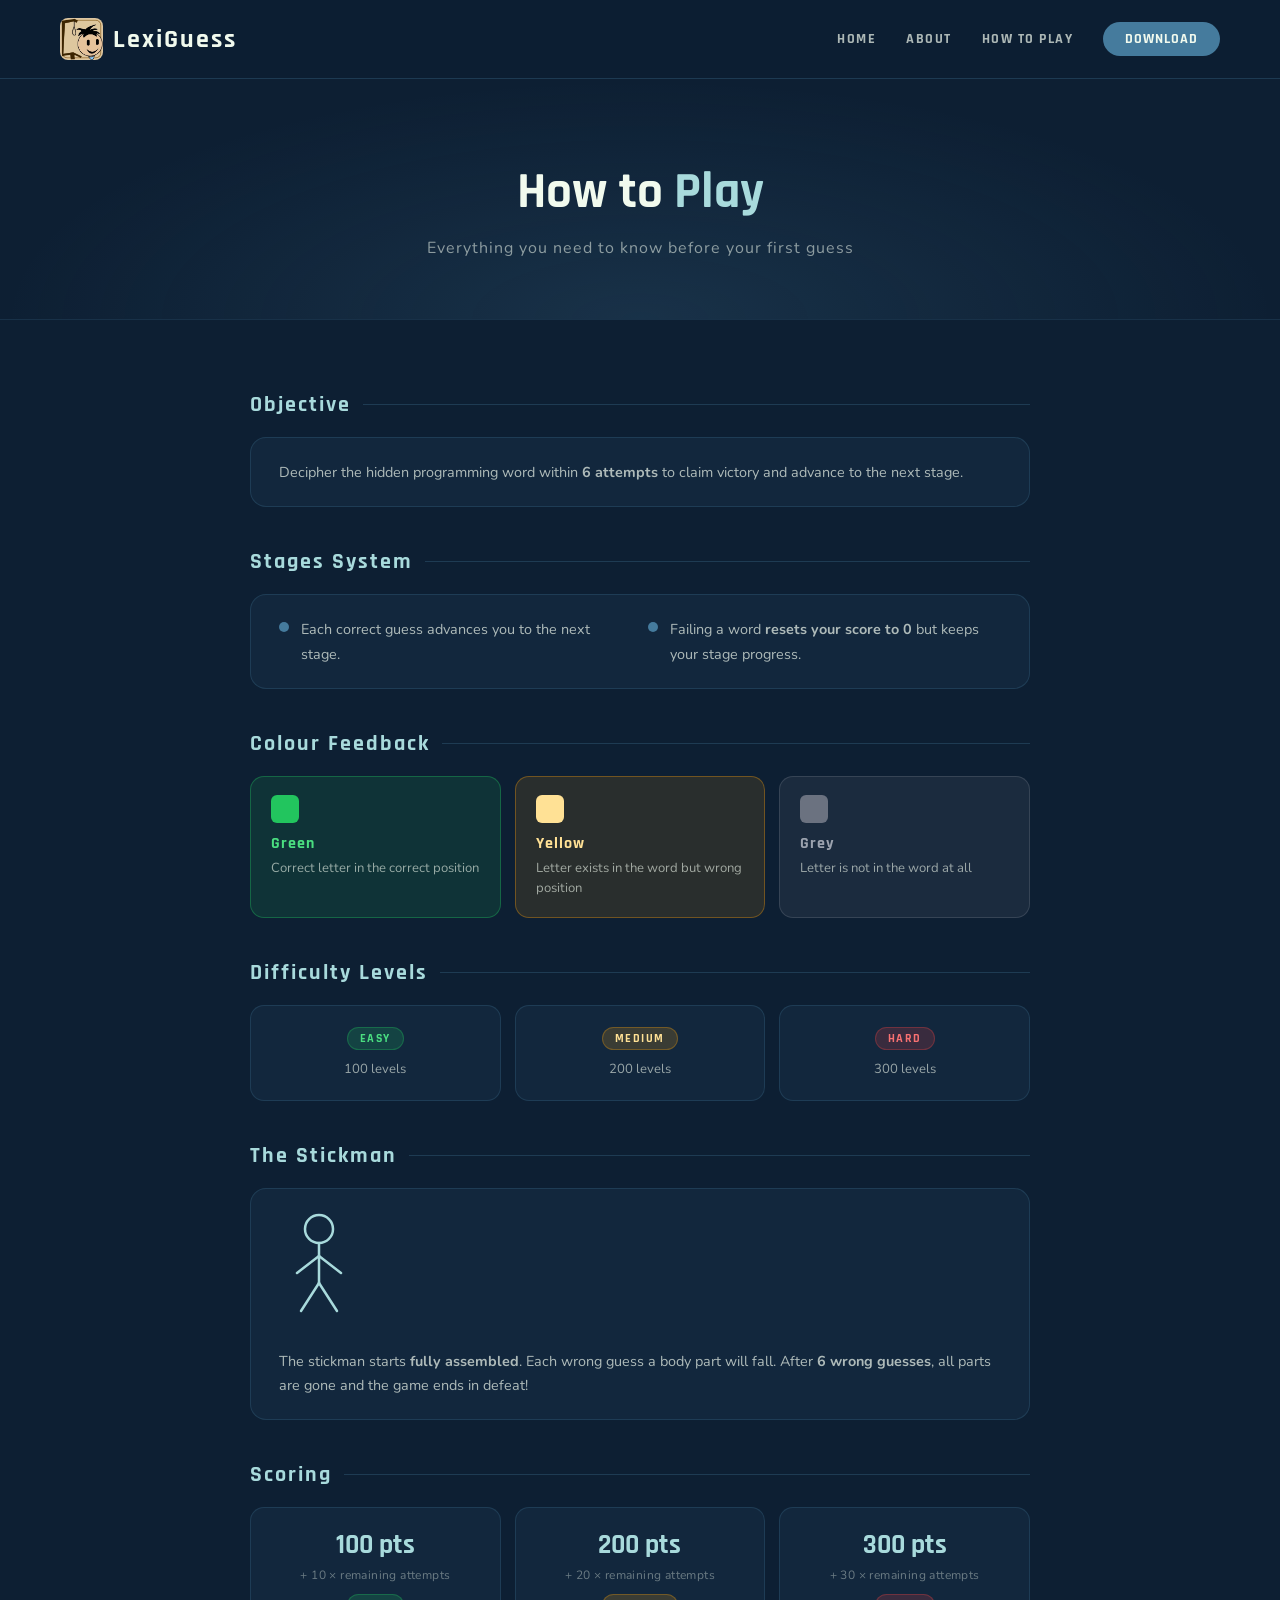
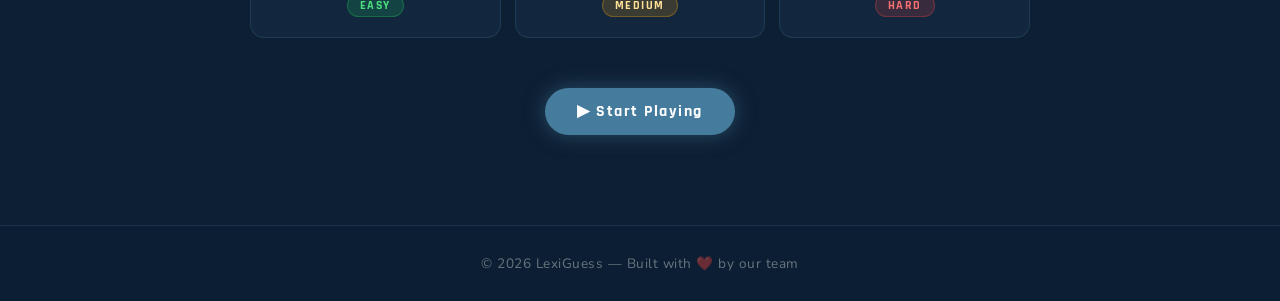
==== howtoplay.html @ d37c9fe9 "Add files via upload" ====
<!DOCTYPE html>
<html lang="en">
<head>
    <title>How to Play - LexiGuess</title>
    <link rel="stylesheet" href="style.css">
    <link href="https://fonts.googleapis.com/css2?family=Rajdhani:wght@500;700&family=Nunito:wght@400;600;700&display=swap" rel="stylesheet">
</head>
<body>

<header>
    <div class="logo">
        <img src="logo.jpg" alt="LexiGuess" class="logo-img">
        <h2>LexiGuess</h2>
    </div>
    <nav>
        <a href="index.html">HOME</a>
        <a href="about.html">ABOUT</a>
        <a href="howtoplay.html">HOW TO PLAY</a>
        <a href="game.html" class="btn-more">DOWNLOAD</a>
    </nav>
</header>

<section class="page-hero">
    <h1>How to <span class="accent">Play</span></h1>
    <p>Everything you need to know before your first guess</p>
</section>

<section class="htp">

    <h2 class="htp-section-title">Objective</h2>
    <div class="htp-box">
        <p>Decipher the hidden programming word within <strong>6 attempts</strong> to claim victory and advance to the next stage.</p>
    </div>

    <h2 class="htp-section-title">Stages System</h2>
    <div class="htp-box htp-stages">
        <div class="stage-item">
            <div class="stage-dot"></div>
            <p>Each correct guess advances you to the next stage.</p>
        </div>
        <div class="stage-item">
            <div class="stage-dot"></div>
            <p>Failing a word <strong>resets your score to 0</strong> but keeps your stage progress.</p>
        </div>
    </div>

    <h2 class="htp-section-title">Colour Feedback</h2>
    <div class="colour-grid">
        <div class="colour-card colour-green">
            <div class="colour-dot dot-green"></div>
            <h3>Green</h3>
            <p>Correct letter in the correct position</p>
        </div>
        <div class="colour-card colour-amber">
            <div class="colour-dot dot-amber"></div>
            <h3>Yellow</h3>
            <p>Letter exists in the word but wrong position</p>
        </div>
        <div class="colour-card colour-grey">
            <div class="colour-dot dot-grey"></div>
            <h3>Grey</h3>
            <p>Letter is not in the word at all</p>
        </div>
    </div>

    <h2 class="htp-section-title">Difficulty Levels</h2>
    <div class="diff-grid">
        <div class="diff-card">
            <span class="diff-badge badge-easy">EASY</span>
            <p>100 levels</p>
        </div>
        <div class="diff-card">
            <span class="diff-badge badge-medium">MEDIUM</span>
            <p>200 levels</p>
        </div>
        <div class="diff-card">
            <span class="diff-badge badge-hard">HARD</span>
            <p>300 levels</p>
        </div>
    </div>

    <h2 class="htp-section-title">The Stickman</h2>
    <div class="htp-box htp-stickman">
        <svg width="80" height="110" viewBox="0 0 80 110" fill="none" xmlns="http://www.w3.org/2000/svg">
            <circle cx="40" cy="18" r="14" stroke="#a8dadc" stroke-width="2.5"/>
            <line x1="40" y1="32" x2="40" y2="72" stroke="#a8dadc" stroke-width="2.5" stroke-linecap="round"/>
            <line x1="40" y1="45" x2="18" y2="62" stroke="#a8dadc" stroke-width="2.5" stroke-linecap="round"/>
            <line x1="40" y1="45" x2="62" y2="62" stroke="#a8dadc" stroke-width="2.5" stroke-linecap="round"/>
            <line x1="40" y1="72" x2="22" y2="100" stroke="#a8dadc" stroke-width="2.5" stroke-linecap="round"/>
            <line x1="40" y1="72" x2="58" y2="100" stroke="#a8dadc" stroke-width="2.5" stroke-linecap="round"/>
        </svg>
        <p>The stickman starts <strong>fully assembled</strong>. Each wrong guess a body part will fall. After <strong>6 wrong guesses</strong>, all parts are gone and the game ends in defeat!</p>
    </div>

    <h2 class="htp-section-title">Scoring</h2>
    <div class="score-grid">
        <div class="score-card">
            <div class="score-pts">100 pts</div>
            <div class="score-formula">+ 10 × remaining attempts</div>
            <span class="diff-badge badge-easy">EASY</span>
        </div>
        <div class="score-card">
            <div class="score-pts">200 pts</div>
            <div class="score-formula">+ 20 × remaining attempts</div>
            <span class="diff-badge badge-medium">MEDIUM</span>
        </div>
        <div class="score-card">
            <div class="score-pts">300 pts</div>
            <div class="score-formula">+ 30 × remaining attempts</div>
            <span class="diff-badge badge-hard">HARD</span>
        </div>
    </div>

    <div class="htp-cta">
        <a href="game.html"><button class="btn-primary">&#9654; Start Playing</button></a>
    </div>

</section>

<footer>
    <p>© 2026 LexiGuess — Built with ❤️ by our team</p>
</footer>

</body>
</html>
---- style.css ----
/* ===== RESET & BASE ===== */
*, *::before, *::after { box-sizing: border-box; margin: 0; padding: 0; }

:root {
    --navy:   #1d3557;
    --blue:   #457b9d;
    --light:  #a8dadc;
    --white:  #f1faee;
    --accent: #457b9d;
    --dark:   #0d1f33;
    --card-bg: rgba(255,255,255,0.05);
}

body {
    font-family: 'Nunito', sans-serif;
    background: var(--dark);
    color: var(--white);
    overflow-x: hidden;
}

/* ===== HEADER ===== */
.logo-img {
    height: 42px;
    width: auto;
    object-fit: contain;
    border-radius: 8px;
}

header {
    display: flex;
    justify-content: space-between;
    align-items: center;
    padding: 18px 60px;
    background: rgba(13, 31, 51, 0.95);
    backdrop-filter: blur(12px);
    position: sticky;
    top: 0;
    z-index: 100;
    border-bottom: 1px solid rgba(69, 123, 157, 0.3);
}

.logo {
    display: flex;
    align-items: center;
    gap: 10px;
}

.logo-icon { font-size: 1.6rem; }

header h2 {
    font-family: 'Rajdhani', sans-serif;
    font-size: 1.6rem;
    font-weight: 700;
    color: var(--white);
    letter-spacing: 2px;
}

nav {
    display: flex;
    align-items: center;
    gap: 30px;
}

nav a {
    color: rgba(241, 250, 238, 0.7);
    text-decoration: none;
    font-size: 0.85rem;
    font-weight: 700;
    letter-spacing: 1.5px;
    font-family: 'Rajdhani', sans-serif;
    transition: color 0.3s;
}

nav a:hover, nav a.active {
    color: var(--light);
}

.btn-more {
    background: var(--blue);
    color: var(--white) !important;
    padding: 8px 22px;
    border-radius: 25px;
    font-size: 0.85rem !important;
    letter-spacing: 1px !important;
    transition: background 0.3s, transform 0.2s !important;
}

.btn-more:hover {
    background: #5a9cbf !important;
    transform: translateY(-1px);
}

/* ===== HERO SECTION ===== */
.hero {
    min-height: 88vh;
    display: flex;
    align-items: center;
    justify-content: space-between;
    gap: 0x;
    text-align: center;
    padding: 60px 150px 60px 200px;
    background:
        radial-gradient(ellipse at 70% 50%, rgba(69, 123, 157, 0.18) 0%, transparent 60%),
        radial-gradient(ellipse at 10% 80%, rgba(29, 53, 87, 0.5) 0%, transparent 50%),
        var(--dark);
    position: relative;
    overflow: hidden;
}

.hero::before {
    content: '';
    position: absolute;
    inset: 0;
    background-image:
        radial-gradient(circle, rgba(69,123,157,0.08) 1px, transparent 1px);
    background-size: 40px 40px;
    pointer-events: none;
}

.hero-content {
    display: flex;
    flex-direction: column;
    align-items: center;
    max-width: 520px;
    z-index: 1;
}

.hero-content h1 {
    font-family: 'Rajdhani', sans-serif;
    font-size: clamp(2.8rem, 5vw, 4.2rem);
    font-weight: 700;
    line-height: 1.1;
    margin-bottom: 20px;
    color: var(--white);
    text-shadow: 0 0 40px rgba(69,123,157,0.4);
}

.accent {
    color: var(--light);
}

.hero-content p {
    color: rgba(241,250,238,0.65);
    font-size: 1.05rem;
    line-height: 1.7;
    margin-bottom: 35px;
}

.hero-btns {
    justify-content: center;
    display: flex;
    gap: 15px;
    margin-bottom: 50px;
    flex-wrap: wrap;
}

.btn-primary {
    padding: 13px 32px;
    background: var(--blue);
    color: white;
    border: none;
    border-radius: 30px;
    font-family: 'Rajdhani', sans-serif;
    font-size: 1rem;
    font-weight: 700;
    letter-spacing: 1.5px;
    cursor: pointer;
    transition: all 0.3s;
    box-shadow: 0 0 20px rgba(69,123,157,0.5);
}

.btn-primary:hover {
    background: #5a9cbf;
    transform: translateY(-2px);
    box-shadow: 0 0 30px rgba(69,123,157,0.8);
}

.btn-secondary {
    padding: 13px 32px;
    background: transparent;
    color: var(--white);
    border: 2px solid rgba(69, 123, 157, 0.6);
    border-radius: 30px;
    font-family: 'Rajdhani', sans-serif;
    font-size: 1rem;
    font-weight: 700;
    letter-spacing: 1.5px;
    cursor: pointer;
    transition: all 0.3s;
}

.btn-secondary:hover {
    border-color: var(--light);
    color: var(--light);
    transform: translateY(-2px);
}

/* Featured game thumbnails */
.featured-cards {
    justify-content: center;
    display: flex;
    gap: 14px;
}

.feat-card {
    background: rgba(69, 123, 157, 0.15);
    border: 1px solid rgba(69, 123, 157, 0.3);
    border-radius: 12px;
    padding: 14px 18px;
    text-align: center;
    backdrop-filter: blur(8px);
    transition: border-color 0.3s, transform 0.3s;
    cursor: pointer;
}

.feat-card:hover {
    border-color: var(--light);
    transform: translateY(-4px);
}

.feat-icon { font-size: 1.8rem; margin-bottom: 6px; }
.feat-card span { font-size: 0.75rem; font-weight: 700; letter-spacing: 1px; color: rgba(241,250,238,0.6); }

/* Hero visual side */
.hero-visual {
    position: relative;
    width: 380px;
    height: 380px;
    flex-shrink: 0;
    display: flex;
    align-items: center;
    justify-content: center;
}

.glow-ring {
    position: absolute;
    width: 300px;
    height: 300px;
    border-radius: 50%;
    border: 2px solid rgba(69,123,157,0.4);
    box-shadow: 0 0 60px rgba(69,123,157,0.3), inset 0 0 60px rgba(69,123,157,0.1);
    animation: pulse 3s ease-in-out infinite;
}

@keyframes pulse {
    0%, 100% { transform: scale(1); opacity: 0.6; }
    50% { transform: scale(1.06); opacity: 1; }
}

.hero-icon {
    font-size: 7rem;
    filter: drop-shadow(0 0 30px rgba(69,123,157,0.8));
    animation: float 4s ease-in-out infinite;
    z-index: 1;
}

@keyframes float {
    0%, 100% { transform: translateY(0); }
    50% { transform: translateY(-16px); }
}

.floating-word {
    position: absolute;
    font-family: 'Rajdhani', sans-serif;
    font-weight: 700;
    font-size: 0.85rem;
    letter-spacing: 3px;
    color: rgba(168, 218, 220, 0.5);
    animation: orbit 8s linear infinite;
}

.w1 { top: 60px;  left: 45%;  animation-delay: 0s; }
.w2 { top: 50%;   right: 25px; animation-delay: -2s; }
.w3 { bottom: 50px; left: 47%; animation-delay: -4s; }
.w4 { top: 50%;   left: 25px; animation-delay: -6s; }

@keyframes orbit {
    0%, 100% { opacity: 0.3; transform: translateY(0); }
    50% { opacity: 0.8; transform: translateY(-8px); }
}

/* ===== PAGE HERO (inner pages) ===== */
.page-hero {
    text-align: center;
    padding: 80px 40px 60px;
    background: radial-gradient(ellipse at 50% 100%, rgba(69,123,157,0.2) 0%, transparent 70%), var(--dark);
    border-bottom: 1px solid rgba(69,123,157,0.2);
}

.page-hero h1 {
    font-family: 'Rajdhani', sans-serif;
    font-size: clamp(2.2rem, 4vw, 3.5rem);
    font-weight: 700;
    margin-bottom: 12px;
}

.page-hero p {
    color: rgba(241,250,238,0.55);
    font-size: 1rem;
    letter-spacing: 1px;
}

/* ===== FEATURES SECTION ===== */
.features {
    padding: 90px 60px;
    text-align: center;
    background: rgba(29, 53, 87, 0.15);
}

.section-title {
    font-family: 'Rajdhani', sans-serif;
    font-size: 2.4rem;
    font-weight: 700;
    letter-spacing: 2px;
    margin-bottom: 10px;
}

.section-sub {
    color: rgba(241,250,238,0.5);
    margin-bottom: 50px;
    font-size: 1rem;
}

.cards {
    display: flex;
    justify-content: center;
    gap: 24px;
    flex-wrap: wrap;
}

.card {
    background: rgba(69, 123, 157, 0.1);
    border: 1px solid rgba(69, 123, 157, 0.25);
    backdrop-filter: blur(10px);
    padding: 36px 28px;
    width: 220px;
    border-radius: 16px;
    text-align: center;
    transition: all 0.35s;
    cursor: default;
}

.card:hover {
    border-color: var(--light);
    transform: translateY(-8px);
    background: rgba(69, 123, 157, 0.2);
    box-shadow: 0 20px 40px rgba(69,123,157,0.2);
}

.card-icon {
    font-size: 2.2rem;
    margin-bottom: 14px;
}

.card h3 {
    font-family: 'Rajdhani', sans-serif;
    font-size: 1.15rem;
    font-weight: 700;
    letter-spacing: 1px;
    margin-bottom: 8px;
    color: var(--light);
}

.card p {
    font-size: 0.85rem;
    color: rgba(241,250,238,0.55);
    line-height: 1.6;
}

/* ===== ABOUT SECTION ===== */
.about {
    padding: 40px 50px;
    text-align: center;
    display: flex;
    flex-direction: column;
    align-items: center;
}

.about-inner {
    display: flex;
    align-items: center;
    justify-content: center;
    gap: 24px;
    width: 100%;
    max-width: 1200px;
}

.about-side {
    display: flex;
    flex-direction: column;
    align-items: center;
    gap: 14px;
    flex-shrink: 0;
}

.side-line {
    width: 2px;
    height: 80px;
    background: linear-gradient(to bottom, transparent, rgba(69,123,157,0.5), transparent);
    border-radius: 2px;
}

.side-label {
    font-family: 'Rajdhani', sans-serif;
    font-size: 0.7rem;
    font-weight: 700;
    letter-spacing: 4px;
    color: rgba(168, 218, 220, 0.4);
    writing-mode: vertical-rl;
    text-orientation: mixed;
}

.team-cards {
    display: flex;
    flex-direction: row;
    flex-wrap: nowrap;
    justify-content: center;
    align-items: stretch;
    gap: 20px;
    flex: 1;
    min-width: 0;
    margin: 0;
    padding: 0;
}

.team-card {
    flex: 1 1 0;
    min-width: 0;
    width: 300px;
    max-width: 1000px;
    height: 380px;
    padding: 30px 20px;
    display: flex;
    flex-direction: column;
    align-items: center;
    background: rgba(69, 123, 157, 0.1);
    border: 1px solid rgba(69, 123, 157, 0.25);
    border-radius: 16px;
    backdrop-filter: blur(10px);
    transition: all 0.35s;
}

.team-card:hover {
    border-color: var(--light);
    transform: translateY(-8px);
    background: rgba(69, 123, 157, 0.2);
    box-shadow: 0 20px 40px rgba(69,123,157,0.2);
}

.team-avatar {
    width: 130px;
    height: 130px;
    border-radius: 10%;
    object-fit: cover;
    border: 2px solid rgba(69, 123, 157, 0.5);
    margin-bottom: 14px;
    flex-shrink: 0;
}

.team-card h3 {
    font-family: 'Rajdhani', sans-serif;
    font-size: 1.2rem;
    font-weight: 700;
    letter-spacing: 1px;
    margin: 14px 0 6px;
    color: var(--light);
}

.role-tag {
    display: inline-block;
    background: rgba(69,123,157,0.3);
    color: var(--light);
    font-size: 0.7rem;
    font-weight: 700;
    letter-spacing: 1.2px;
    padding: 3px 10px;
    border-radius: 20px;
    margin: 6px 0 10px;
    text-transform: uppercase;
}

/* ===== GAME SECTION ===== */
.game {
    padding: 90px 40px;
    display: flex;
    justify-content: center;
}

.game-card {
    background: rgba(69, 123, 157, 0.1);
    border: 1px solid rgba(69, 123, 157, 0.3);
    border-radius: 24px;
    padding: 60px 50px;
    max-width: 600px;
    width: 100%;
    text-align: center;
    backdrop-filter: blur(10px);
}

.game-big-icon {
    font-size: 5rem;
    margin-bottom: 24px;
    filter: drop-shadow(0 0 20px rgba(69,123,157,0.6));
    animation: float 4s ease-in-out infinite;
}

.game-card h2 {
    font-family: 'Rajdhani', sans-serif;
    font-size: 2rem;
    font-weight: 700;
    color: var(--light);
    margin-bottom: 14px;
    letter-spacing: 2px;
}

.game-card p {
    color: rgba(241,250,238,0.6);
    line-height: 1.7;
    margin-bottom: 36px;
}

.game-stats {
    display: flex;
    justify-content: center;
    gap: 40px;
    margin-bottom: 36px;
}

.stat { display: flex; flex-direction: column; align-items: center; }

.stat-num {
    font-family: 'Rajdhani', sans-serif;
    font-size: 2.2rem;
    font-weight: 700;
    color: var(--light);
}

.stat-label {
    font-size: 0.72rem;
    color: rgba(241,250,238,0.5);
    letter-spacing: 1px;
    text-transform: uppercase;
}

.btn-download {
    font-size: 1.05rem !important;
    padding: 15px 45px !important;
    margin-bottom: 16px;
}

.game-note {
    font-size: 0.8rem;
    color: rgba(241,250,238,0.35);
    margin-bottom: 0;
}

/* ===== FOOTER ===== */
footer {
    text-align: center;
    padding: 28px;
    background: rgba(13, 31, 51, 0.9);
    border-top: 1px solid rgba(69,123,157,0.2);
    color: rgba(241,250,238,0.4);
    font-size: 0.85rem;
    letter-spacing: 0.5px;
}

/* ===== RESPONSIVE ===== */
@media (max-width: 768px) {
    header { padding: 15px 25px; }
    nav { gap: 15px; }
    nav a { font-size: 0.75rem; letter-spacing: 1px; }

    .hero {
        flex-direction: column;
        padding: 50px 30px;
        text-align: center;
        gap: 40px;
    }

    .hero-btns { justify-content: center; }
    .featured-cards { justify-content: center; }

    .hero-visual {
        width: 260px;
        height: 260px;
    }

    .features, .about, .game { padding: 60px 20px; }

    .card, .team-card { width: 160px; }

    .game-card { padding: 40px 25px; }
    .game-stats { gap: 24px; }
}

/* ===== HOW TO PLAY ===== */
.htp {
    padding: 70px 60px;
    max-width: 900px;
    margin: 0 auto;
}

.htp-section-title {
    font-family: 'Rajdhani', sans-serif;
    font-size: 1.4rem;
    font-weight: 700;
    letter-spacing: 2px;
    color: var(--light);
    margin-bottom: 18px;
    display: flex;
    align-items: center;
    gap: 12px;
}

.htp-section-title::after {
    content: '';
    flex: 1;
    height: 1px;
    background: rgba(69, 123, 157, 0.3);
}

.htp-box {
    background: rgba(69, 123, 157, 0.1);
    border: 1px solid rgba(69, 123, 157, 0.25);
    border-radius: 16px;
    padding: 22px 28px;
    margin-bottom: 40px;
}

.htp-box p {
    font-size: 0.9rem;
    color: rgba(241, 250, 238, 0.7);
    line-height: 1.7;
}

.htp-stages {
    display: flex;
    flex-wrap: wrap;
    gap: 16px;
}

.stage-item {
    display: flex;
    align-items: flex-start;
    gap: 12px;
    flex: 1;
    min-width: 200px;
}

.stage-dot {
    width: 10px;
    height: 10px;
    border-radius: 50%;
    background: var(--blue);
    margin-top: 5px;
    flex-shrink: 0;
}

/* Colour feedback */
.colour-grid {
    display: flex;
    gap: 14px;
    flex-wrap: wrap;
    margin-bottom: 40px;
}

.colour-card {
    flex: 1;
    min-width: 160px;
    border-radius: 14px;
    padding: 18px 20px;
}

.colour-card.colour-green { background: rgba(34,197,94,0.12); border: 1px solid rgba(34,197,94,0.35); }
.colour-card.colour-amber { background: rgba(245,158,11,0.12); border: 1px solid rgba(245,158,11,0.35); }
.colour-card.colour-grey  { background: rgba(107,114,128,0.15); border: 1px solid rgba(107,114,128,0.35); }

.colour-dot {
    width: 28px;
    height: 28px;
    border-radius: 6px;
    margin-bottom: 10px;
}

.dot-green { background: #22c55e; }
.dot-amber { background: #ffe195; }
.dot-grey  { background: #6b7280; }

.colour-card h3 {
    font-family: 'Rajdhani', sans-serif;
    font-size: 1rem;
    font-weight: 700;
    letter-spacing: 1px;
    margin-bottom: 5px;
}

.colour-green h3 { color: #4ade80; }
.colour-amber h3 { color: #ffe195; }
.colour-grey  h3 { color: #9ca3af; }

.colour-card p {
    font-size: 0.82rem;
    color: rgba(241, 250, 238, 0.6);
    line-height: 1.5;
}

/* Difficulty */
.diff-grid {
    display: grid;
    grid-template-columns: repeat(3, 1fr);
    gap: 14px;
    margin-bottom: 40px;
}

.diff-card {
    background: rgba(69, 123, 157, 0.1);
    border: 1px solid rgba(69, 123, 157, 0.25);
    border-radius: 14px;
    padding: 20px;
    text-align: center;
}

.diff-card p {
    font-size: 0.82rem;
    color: rgba(241, 250, 238, 0.6);
    margin-top: 10px;
    line-height: 1.5;
}

.diff-badge {
    display: inline-block;
    font-family: 'Rajdhani', sans-serif;
    font-size: 0.75rem;
    font-weight: 700;
    letter-spacing: 1.5px;
    padding: 3px 12px;
    border-radius: 20px;
}

.badge-easy   { background: rgba(34,197,94,0.18);  color: #4ade80; border: 1px solid rgba(34,197,94,0.3); }
.badge-medium { background: rgba(245,158,11,0.18); color: #ffe195; border: 1px solid rgba(245,158,11,0.3); }
.badge-hard   { background: rgba(239,68,68,0.18);  color: #f87171; border: 1px solid rgba(239,68,68,0.3); }

/* Stickman */
.htp-stickman {
    display: flex;
    align-items: center;
    gap: 28px;
    flex-wrap: wrap;
}

/* Scoring */
.score-grid {
    display: grid;
    grid-template-columns: repeat(3, 1fr);
    gap: 14px;
    margin-bottom: 50px;
}

.score-card {
    background: rgba(69, 123, 157, 0.1);
    border: 1px solid rgba(69, 123, 157, 0.25);
    border-radius: 14px;
    padding: 20px;
    text-align: center;
}

.score-pts {
    font-family: 'Rajdhani', sans-serif;
    font-size: 1.7rem;
    font-weight: 700;
    color: var(--light);
}

.score-formula {
    font-size: 0.75rem;
    color: rgba(241, 250, 238, 0.4);
    margin: 5px 0 10px;
    letter-spacing: 0.4px;
}

.htp-cta {
    text-align: center;
    margin-bottom: 20px;
}

/* Responsive */
@media (max-width: 768px) {
    .htp { padding: 50px 20px; }
    .diff-grid, .score-grid { grid-template-columns: 1fr; }
    .colour-grid { flex-direction: column; }
}

/* ===== DOWNLOAD MODAL ===== */
.modal-overlay {
    display: none;
    position: fixed;
    inset: 0;
    background: rgba(0, 0, 0, 0.30);
    z-index: 999;
    align-items: center;
    justify-content: center;
    backdrop-filter: blur(10px);
    animation: fadeIn 0.25s ease;
}

.modal-overlay.open { display: flex; }

.modal-box {
    background: rgba(13, 31, 51, 0.98);
    border: 1px solid rgba(69, 123, 157, 0.4);
    border-radius: 24px;
    padding: 50px 44px 40px;
    max-width: 420px;
    width: 90%;
    text-align: center;
    position: relative;
    animation: zoomIn 0.3s cubic-bezier(0.25, 0.46, 0.45, 0.94);
}

@keyframes zoomIn {
    from { transform: scale(0.88); opacity: 0; }
    to   { transform: scale(1);    opacity: 1; }
}

.modal-close {
    position: absolute;
    top: 16px;
    right: 16px;
    background: rgba(69, 123, 157, 0.15);
    border: 1px solid rgba(69, 123, 157, 0.35);
    color: var(--white);
    width: 34px;
    height: 34px;
    border-radius: 50%;
    font-size: 1rem;
    cursor: pointer;
    display: flex;
    align-items: center;
    justify-content: center;
    transition: all 0.25s;
}

.modal-close:hover {
    background: rgba(220, 80, 80, 0.35);
    border-color: #f87171;
}

.modal-icon {
    font-size: 2.8rem;
    margin-bottom: 16px;
}

.modal-box h2 {
    font-family: 'Rajdhani', sans-serif;
    font-size: 1.9rem;
    font-weight: 700;
    color: var(--light);
    letter-spacing: 2px;
    margin-bottom: 8px;
}

.modal-box > p {
    color: rgba(241, 250, 238, 0.5);
    font-size: 0.9rem;
    margin-bottom: 30px;
}

.modal-options {
    display: flex;
    flex-direction: column;
    gap: 14px;
}

.store-btn {
    display: flex;
    align-items: center;
    gap: 16px;
    background: rgba(69, 123, 157, 0.12);
    border: 1px solid rgba(69, 123, 157, 0.35);
    border-radius: 14px;
    padding: 16px 22px;
    text-decoration: none;
    color: var(--white);
    transition: all 0.3s;
    text-align: left;
}

.store-btn:hover {
    background: rgba(69, 123, 157, 0.28);
    border-color: var(--light);
    transform: translateY(-2px);
}

.store-icon {
    font-size: 2rem;
    flex-shrink: 0;
    width: 32px;      /* add this */
    height: 32px;     /* add this */
    object-fit: contain; /* add this */
}

.store-btn div {
    display: flex;
    flex-direction: column;
}

.store-label {
    font-size: 0.65rem;
    letter-spacing: 1.5px;
    color: rgba(241, 250, 238, 0.5);
    font-family: 'Rajdhani', sans-serif;
}

.store-name {
    font-family: 'Rajdhani', sans-serif;
    font-size: 1.3rem;
    font-weight: 700;
    letter-spacing: 1px;
    color: var(--white);
}
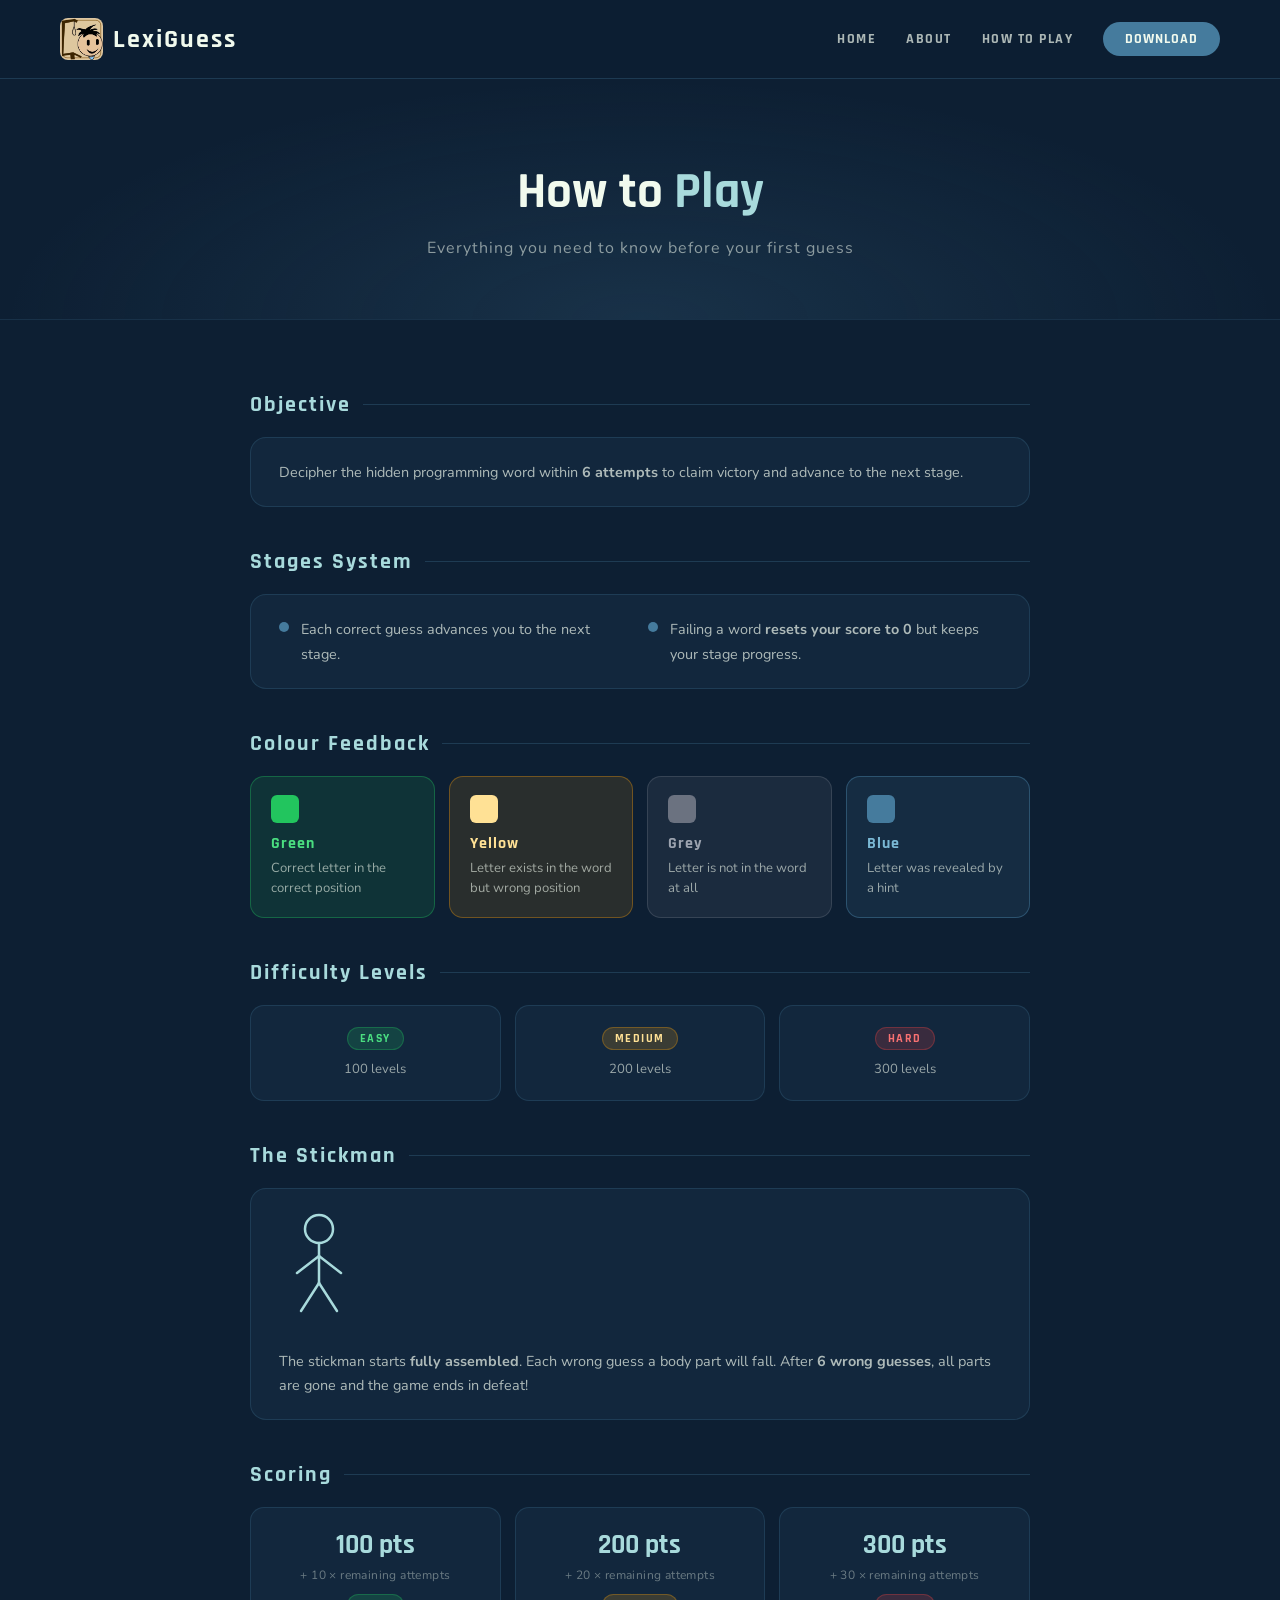
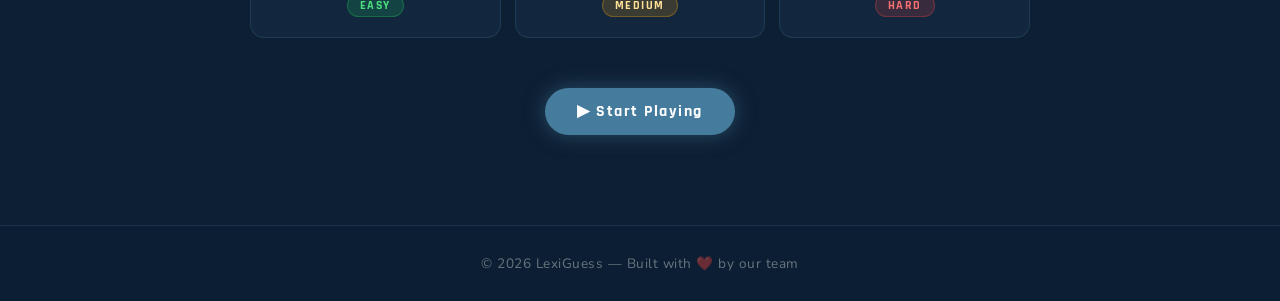
==== commit ce8fee74: "UPDATED" ====
--- a/howtoplay.html
+++ b/howtoplay.html
@@ -61,6 +61,11 @@
             <h3>Grey</h3>
             <p>Letter is not in the word at all</p>
         </div>
+        <div class="colour-card colour-blue">
+            <div class="colour-dot dot-blue"></div>
+            <h3>Blue</h3>
+            <p>Letter was revealed by a hint</p>
+        </div>
     </div>
 
     <h2 class="htp-section-title">Difficulty Levels</h2>
--- a/style.css
+++ b/style.css
@@ -919,4 +919,8 @@
     font-weight: 700;
     letter-spacing: 1px;
     color: var(--white);
-}+}
+
+.colour-card.colour-blue { background: rgba(69,123,157,0.15); border: 1px solid rgba(69,123,157,0.5); }
+.dot-blue { background: #457b9d; }
+.colour-blue h3 { color: #7ab8d4; }
